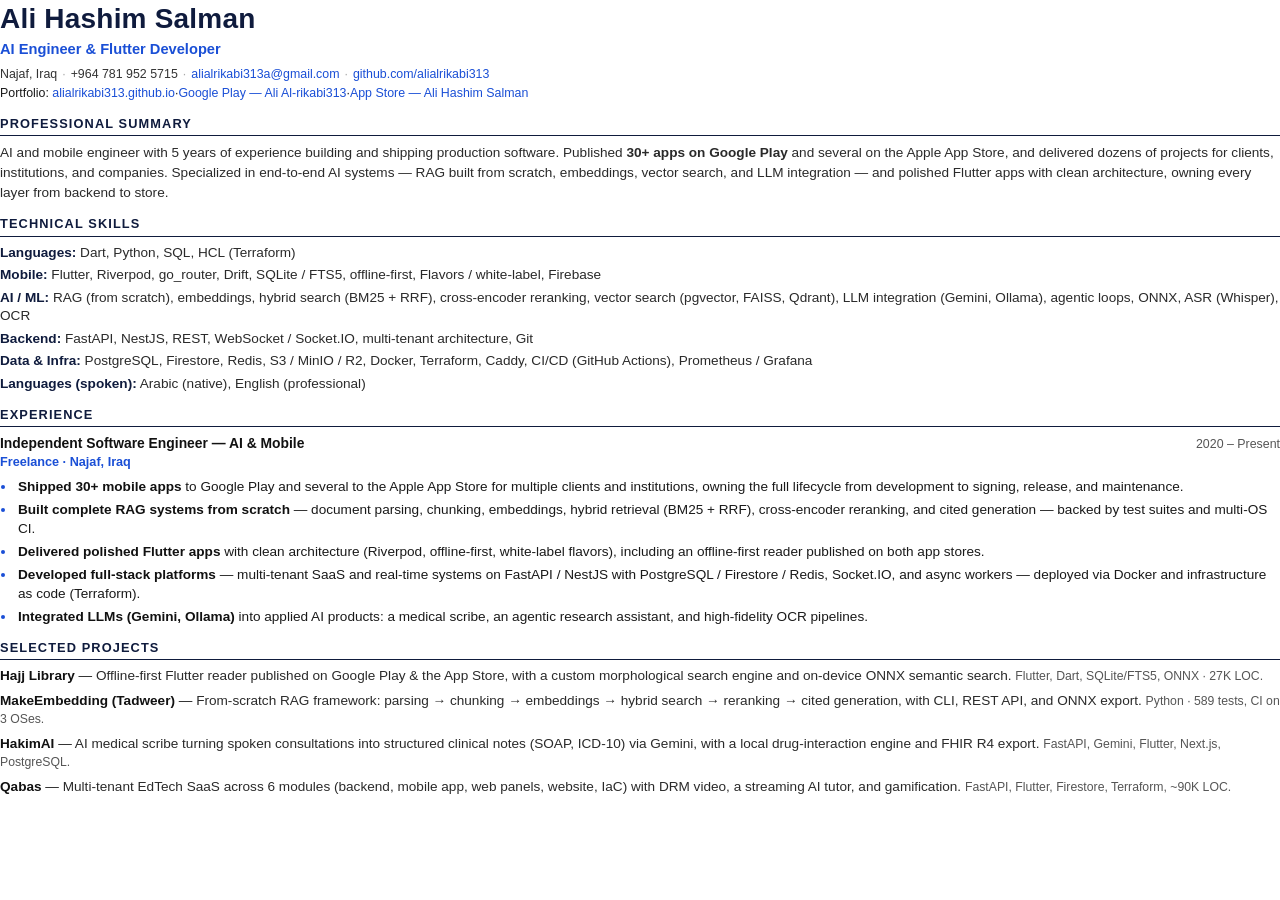
==== resume.html @ 3cb53c3f "Add portfolio link to CV; update Backend skills (add Git) Co-Authored-By: Claude Opus 4.8 (1M contex" ====
<!DOCTYPE html>
<html lang="en">
<head>
<meta charset="UTF-8" />
<title>Ali Hashim Salman — Resume</title>
<style>
  /* ATS-friendly: single column, selectable text, standard headings, no layout tables/images */
  @page { size: A4; margin: 13mm 14mm; }
  * { margin: 0; padding: 0; box-sizing: border-box; }
  html { -webkit-print-color-adjust: exact; print-color-adjust: exact; }
  body {
    font-family: Arial, "Helvetica Neue", Helvetica, sans-serif;
    color: #1a1a1a; font-size: 10.2pt; line-height: 1.36;
  }
  a { color: #1a4fd6; text-decoration: none; }

  /* Header */
  .name { font-size: 21pt; font-weight: 700; letter-spacing: .2px; color: #0f1b3d; }
  .title { font-size: 11pt; font-weight: 600; color: #1a4fd6; margin-top: 2px; }
  .contact { font-size: 9.3pt; color: #333; margin-top: 6px; }
  .contact span.sep { color: #aaa; padding: 0 5px; }
  .links { font-size: 9.3pt; margin-top: 2px; }

  /* Sections */
  .sec { margin-top: 13px; }
  h2 {
    font-size: 9.6pt; font-weight: 700; text-transform: uppercase; letter-spacing: 1.1px;
    color: #0f1b3d; border-bottom: 1.4px solid #0f1b3d; padding-bottom: 3px; margin-bottom: 7px;
  }
  p.summary { font-size: 10.2pt; line-height: 1.45; color: #2a2a2a; }

  /* Skills */
  .skill-row { margin-bottom: 4px; }
  .skill-row .k { font-weight: 700; color: #0f1b3d; display: inline; }
  .skill-row .v { color: #2a2a2a; }

  /* Experience */
  .job-head { display: flex; justify-content: space-between; align-items: baseline; }
  .job-title { font-weight: 700; color: #111; font-size: 10.4pt; }
  .job-meta { font-size: 9.3pt; color: #555; white-space: nowrap; }
  .job-sub { font-size: 9.5pt; color: #1a4fd6; font-weight: 600; margin: 1px 0 5px; }
  ul { list-style: disc; margin: 0; padding-left: 16px; }
  li { margin-bottom: 4px; line-height: 1.4; padding-left: 2px; }
  li::marker { color: #1a4fd6; }
  li b { color: #111; }

  /* Projects */
  .proj { margin-bottom: 6px; }
  .proj .pn { font-weight: 700; color: #111; }
  .proj .pd { color: #2a2a2a; }
  .proj .pt { color: #555; font-size: 9.2pt; }
</style>
</head>
<body>

  <div class="name">Ali Hashim Salman</div>
  <div class="title">AI Engineer &amp; Flutter Developer</div>
  <div class="contact">
    Najaf, Iraq<span class="sep">·</span>+964 781 952 5715<span class="sep">·</span><a href="mailto:alialrikabi313a@gmail.com">alialrikabi313a@gmail.com</a><span class="sep">·</span><a href="https://github.com/alialrikabi313">github.com/alialrikabi313</a>
  </div>
  <div class="links">
    Portfolio: <a href="https://alialrikabi313.github.io">alialrikabi313.github.io</a><span class="sep">·</span><a href="https://play.google.com/store/apps/developer?id=Ali+Al-rikabi313">Google Play — Ali Al-rikabi313</a><span class="sep">·</span><a href="https://apps.apple.com/us/developer/ali-hashim-salman/id1829770951">App Store — Ali Hashim Salman</a>
  </div>

  <div class="sec">
    <h2>Professional Summary</h2>
    <p class="summary">
      AI and mobile engineer with 5 years of experience building and shipping production software. Published
      <b>30+ apps on Google Play</b> and several on the Apple App Store, and delivered dozens of projects for clients,
      institutions, and companies. Specialized in end-to-end AI systems &mdash; RAG built from scratch, embeddings,
      vector search, and LLM integration &mdash; and polished Flutter apps with clean architecture, owning every layer
      from backend to store.
    </p>
  </div>

  <div class="sec">
    <h2>Technical Skills</h2>
    <div class="skill-row"><span class="k">Languages:</span> <span class="v">Dart, Python, SQL, HCL (Terraform)</span></div>
    <div class="skill-row"><span class="k">Mobile:</span> <span class="v">Flutter, Riverpod, go_router, Drift, SQLite / FTS5, offline-first, Flavors / white-label, Firebase</span></div>
    <div class="skill-row"><span class="k">AI / ML:</span> <span class="v">RAG (from scratch), embeddings, hybrid search (BM25 + RRF), cross-encoder reranking, vector search (pgvector, FAISS, Qdrant), LLM integration (Gemini, Ollama), agentic loops, ONNX, ASR (Whisper), OCR</span></div>
    <div class="skill-row"><span class="k">Backend:</span> <span class="v">FastAPI, NestJS, REST, WebSocket / Socket.IO, multi-tenant architecture, Git</span></div>
    <div class="skill-row"><span class="k">Data &amp; Infra:</span> <span class="v">PostgreSQL, Firestore, Redis, S3 / MinIO / R2, Docker, Terraform, Caddy, CI/CD (GitHub Actions), Prometheus / Grafana</span></div>
    <div class="skill-row"><span class="k">Languages (spoken):</span> <span class="v">Arabic (native), English (professional)</span></div>
  </div>

  <div class="sec">
    <h2>Experience</h2>
    <div class="job-head">
      <span class="job-title">Independent Software Engineer &mdash; AI &amp; Mobile</span>
      <span class="job-meta">2020 &ndash; Present</span>
    </div>
    <div class="job-sub">Freelance &middot; Najaf, Iraq</div>
    <ul>
      <li><b>Shipped 30+ mobile apps</b> to Google Play and several to the Apple App Store for multiple clients and institutions, owning the full lifecycle from development to signing, release, and maintenance.</li>
      <li><b>Built complete RAG systems from scratch</b> &mdash; document parsing, chunking, embeddings, hybrid retrieval (BM25 + RRF), cross-encoder reranking, and cited generation &mdash; backed by test suites and multi-OS CI.</li>
      <li><b>Delivered polished Flutter apps</b> with clean architecture (Riverpod, offline-first, white-label flavors), including an offline-first reader published on both app stores.</li>
      <li><b>Developed full-stack platforms</b> &mdash; multi-tenant SaaS and real-time systems on FastAPI / NestJS with PostgreSQL / Firestore / Redis, Socket.IO, and async workers &mdash; deployed via Docker and infrastructure as code (Terraform).</li>
      <li><b>Integrated LLMs (Gemini, Ollama)</b> into applied AI products: a medical scribe, an agentic research assistant, and high-fidelity OCR pipelines.</li>
    </ul>
  </div>

  <div class="sec">
    <h2>Selected Projects</h2>
    <div class="proj">
      <span class="pn">Hajj Library</span> &mdash; <span class="pd">Offline-first Flutter reader published on Google Play &amp; the App Store, with a custom morphological search engine and on-device ONNX semantic search.</span>
      <span class="pt">Flutter, Dart, SQLite/FTS5, ONNX &middot; 27K LOC.</span>
    </div>
    <div class="proj">
      <span class="pn">MakeEmbedding (Tadweer)</span> &mdash; <span class="pd">From-scratch RAG framework: parsing &rarr; chunking &rarr; embeddings &rarr; hybrid search &rarr; reranking &rarr; cited generation, with CLI, REST API, and ONNX export.</span>
      <span class="pt">Python &middot; 589 tests, CI on 3 OSes.</span>
    </div>
    <div class="proj">
      <span class="pn">HakimAI</span> &mdash; <span class="pd">AI medical scribe turning spoken consultations into structured clinical notes (SOAP, ICD-10) via Gemini, with a local drug-interaction engine and FHIR R4 export.</span>
      <span class="pt">FastAPI, Gemini, Flutter, Next.js, PostgreSQL.</span>
    </div>
    <div class="proj">
      <span class="pn">Qabas</span> &mdash; <span class="pd">Multi-tenant EdTech SaaS across 6 modules (backend, mobile app, web panels, website, IaC) with DRM video, a streaming AI tutor, and gamification.</span>
      <span class="pt">FastAPI, Flutter, Firestore, Terraform, ~90K LOC.</span>
    </div>
  </div>


</body>
</html>
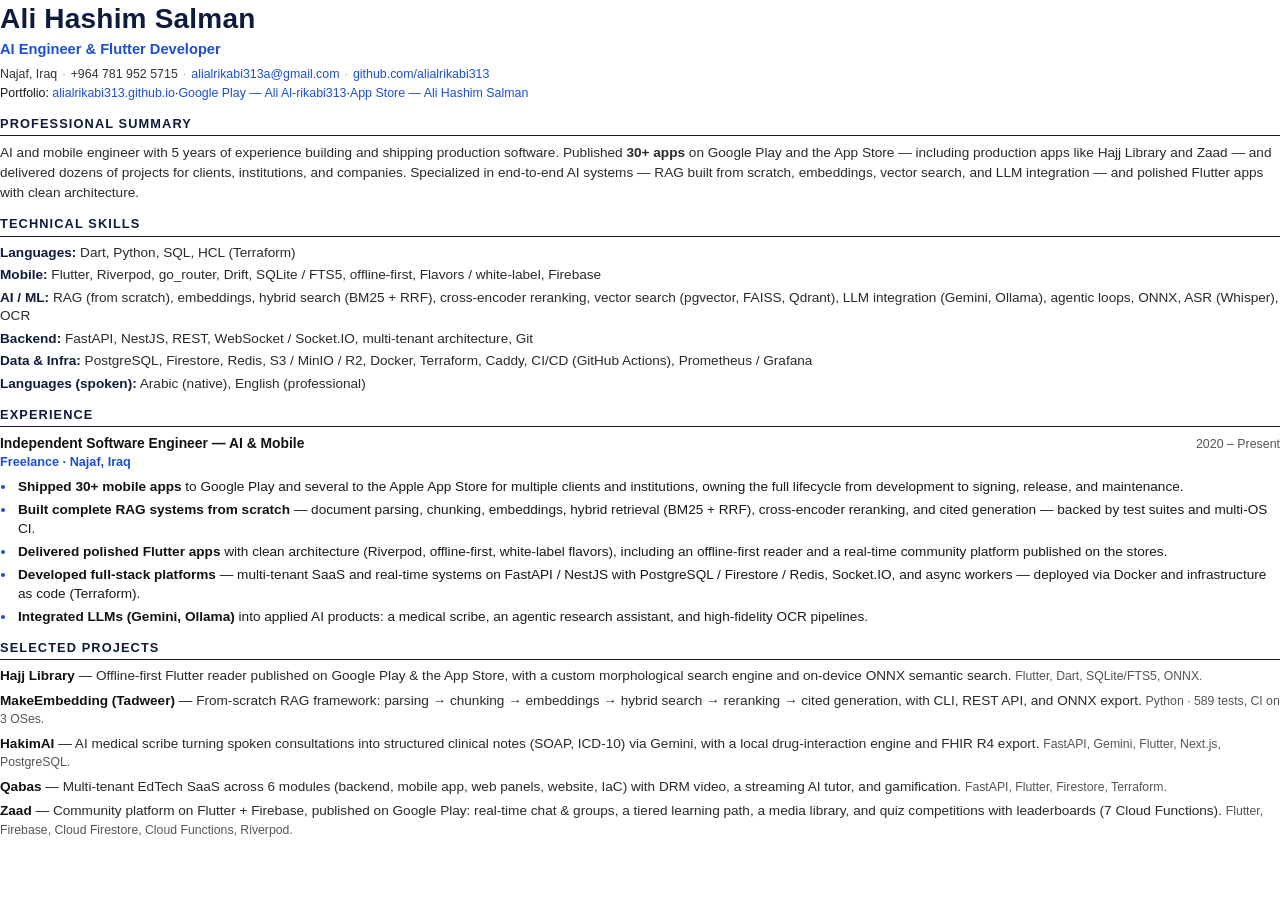
==== commit c5fefdb0: "Add Zaad to CV; reduce LOC vanity metrics; remove repeated phrasing Co-Authored-By: Claude Opus 4.8 " ====
--- a/resume.html
+++ b/resume.html
@@ -66,10 +66,10 @@
     <h2>Professional Summary</h2>
     <p class="summary">
       AI and mobile engineer with 5 years of experience building and shipping production software. Published
-      <b>30+ apps on Google Play</b> and several on the Apple App Store, and delivered dozens of projects for clients,
-      institutions, and companies. Specialized in end-to-end AI systems &mdash; RAG built from scratch, embeddings,
-      vector search, and LLM integration &mdash; and polished Flutter apps with clean architecture, owning every layer
-      from backend to store.
+      <b>30+ apps</b> on Google Play and the App Store &mdash; including production apps like Hajj Library and Zaad &mdash;
+      and delivered dozens of projects for clients, institutions, and companies. Specialized in end-to-end AI systems
+      &mdash; RAG built from scratch, embeddings, vector search, and LLM integration &mdash; and polished Flutter apps
+      with clean architecture.
     </p>
   </div>
 
@@ -93,7 +93,7 @@
     <ul>
       <li><b>Shipped 30+ mobile apps</b> to Google Play and several to the Apple App Store for multiple clients and institutions, owning the full lifecycle from development to signing, release, and maintenance.</li>
       <li><b>Built complete RAG systems from scratch</b> &mdash; document parsing, chunking, embeddings, hybrid retrieval (BM25 + RRF), cross-encoder reranking, and cited generation &mdash; backed by test suites and multi-OS CI.</li>
-      <li><b>Delivered polished Flutter apps</b> with clean architecture (Riverpod, offline-first, white-label flavors), including an offline-first reader published on both app stores.</li>
+      <li><b>Delivered polished Flutter apps</b> with clean architecture (Riverpod, offline-first, white-label flavors), including an offline-first reader and a real-time community platform published on the stores.</li>
       <li><b>Developed full-stack platforms</b> &mdash; multi-tenant SaaS and real-time systems on FastAPI / NestJS with PostgreSQL / Firestore / Redis, Socket.IO, and async workers &mdash; deployed via Docker and infrastructure as code (Terraform).</li>
       <li><b>Integrated LLMs (Gemini, Ollama)</b> into applied AI products: a medical scribe, an agentic research assistant, and high-fidelity OCR pipelines.</li>
     </ul>
@@ -103,7 +103,7 @@
     <h2>Selected Projects</h2>
     <div class="proj">
       <span class="pn">Hajj Library</span> &mdash; <span class="pd">Offline-first Flutter reader published on Google Play &amp; the App Store, with a custom morphological search engine and on-device ONNX semantic search.</span>
-      <span class="pt">Flutter, Dart, SQLite/FTS5, ONNX &middot; 27K LOC.</span>
+      <span class="pt">Flutter, Dart, SQLite/FTS5, ONNX.</span>
     </div>
     <div class="proj">
       <span class="pn">MakeEmbedding (Tadweer)</span> &mdash; <span class="pd">From-scratch RAG framework: parsing &rarr; chunking &rarr; embeddings &rarr; hybrid search &rarr; reranking &rarr; cited generation, with CLI, REST API, and ONNX export.</span>
@@ -115,7 +115,11 @@
     </div>
     <div class="proj">
       <span class="pn">Qabas</span> &mdash; <span class="pd">Multi-tenant EdTech SaaS across 6 modules (backend, mobile app, web panels, website, IaC) with DRM video, a streaming AI tutor, and gamification.</span>
-      <span class="pt">FastAPI, Flutter, Firestore, Terraform, ~90K LOC.</span>
+      <span class="pt">FastAPI, Flutter, Firestore, Terraform.</span>
+    </div>
+    <div class="proj">
+      <span class="pn">Zaad</span> &mdash; <span class="pd">Community platform on Flutter + Firebase, published on Google Play: real-time chat &amp; groups, a tiered learning path, a media library, and quiz competitions with leaderboards (7 Cloud Functions).</span>
+      <span class="pt">Flutter, Firebase, Cloud Firestore, Cloud Functions, Riverpod.</span>
     </div>
   </div>
 
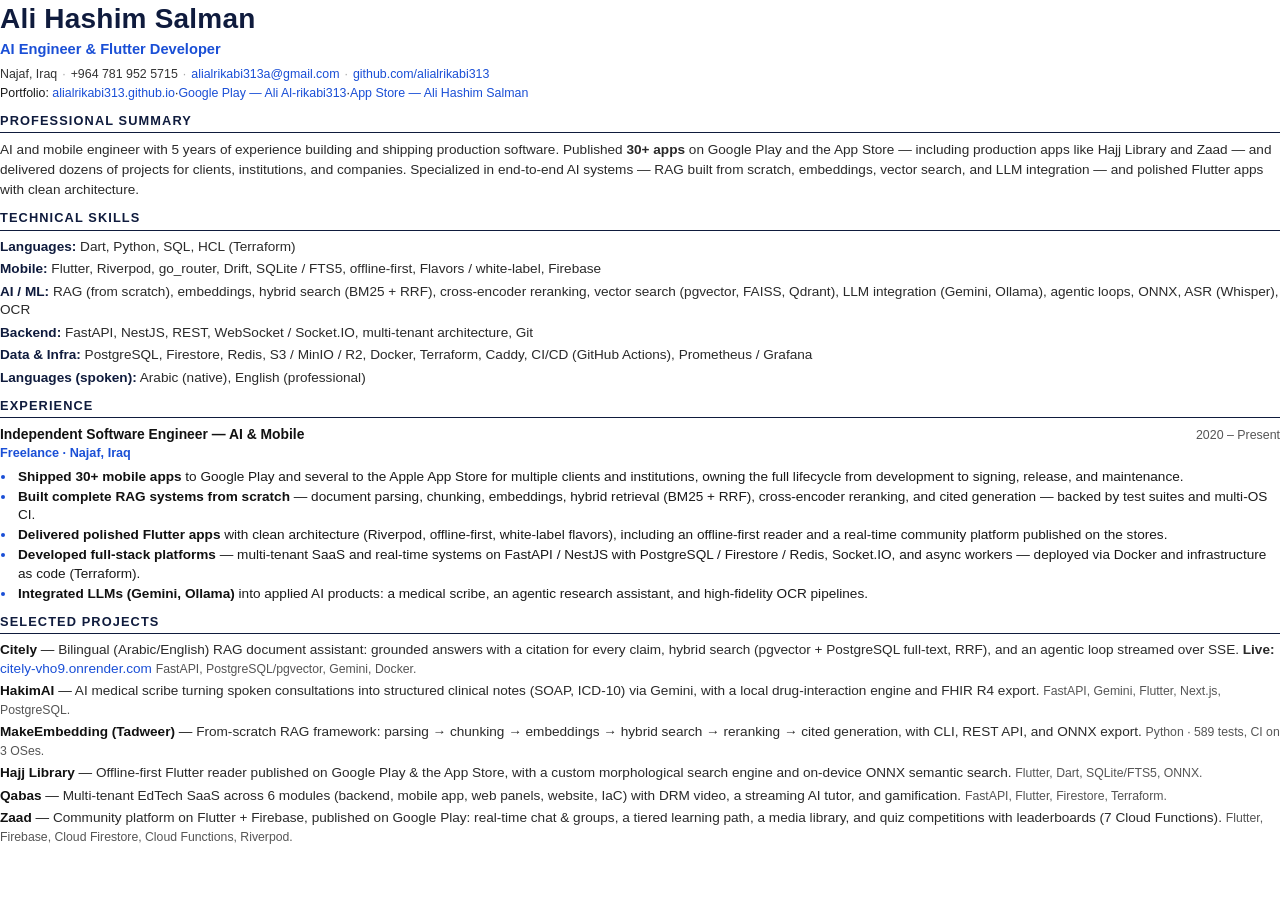
==== commit 82fa2f1a: "Reorder work by AI-engineering strength; add Citely to CV - Work grid: Citely → HakimAI → MakeEmbedd" ====
--- a/resume.html
+++ b/resume.html
@@ -5,7 +5,7 @@
 <title>Ali Hashim Salman — Resume</title>
 <style>
   /* ATS-friendly: single column, selectable text, standard headings, no layout tables/images */
-  @page { size: A4; margin: 13mm 14mm; }
+  @page { size: A4; margin: 10mm 14mm; }
   * { margin: 0; padding: 0; box-sizing: border-box; }
   html { -webkit-print-color-adjust: exact; print-color-adjust: exact; }
   body {
@@ -22,7 +22,7 @@
   .links { font-size: 9.3pt; margin-top: 2px; }
 
   /* Sections */
-  .sec { margin-top: 13px; }
+  .sec { margin-top: 10px; }
   h2 {
     font-size: 9.6pt; font-weight: 700; text-transform: uppercase; letter-spacing: 1.1px;
     color: #0f1b3d; border-bottom: 1.4px solid #0f1b3d; padding-bottom: 3px; margin-bottom: 7px;
@@ -40,12 +40,12 @@
   .job-meta { font-size: 9.3pt; color: #555; white-space: nowrap; }
   .job-sub { font-size: 9.5pt; color: #1a4fd6; font-weight: 600; margin: 1px 0 5px; }
   ul { list-style: disc; margin: 0; padding-left: 16px; }
-  li { margin-bottom: 4px; line-height: 1.4; padding-left: 2px; }
+  li { margin-bottom: 2px; line-height: 1.34; padding-left: 2px; }
   li::marker { color: #1a4fd6; }
   li b { color: #111; }
 
   /* Projects */
-  .proj { margin-bottom: 6px; }
+  .proj { margin-bottom: 4px; }
   .proj .pn { font-weight: 700; color: #111; }
   .proj .pd { color: #2a2a2a; }
   .proj .pt { color: #555; font-size: 9.2pt; }
@@ -102,16 +102,20 @@
   <div class="sec">
     <h2>Selected Projects</h2>
     <div class="proj">
-      <span class="pn">Hajj Library</span> &mdash; <span class="pd">Offline-first Flutter reader published on Google Play &amp; the App Store, with a custom morphological search engine and on-device ONNX semantic search.</span>
-      <span class="pt">Flutter, Dart, SQLite/FTS5, ONNX.</span>
+      <span class="pn">Citely</span> &mdash; <span class="pd">Bilingual (Arabic/English) RAG document assistant: grounded answers with a citation for every claim, hybrid search (pgvector + PostgreSQL full-text, RRF), and an agentic loop streamed over SSE. <b>Live:</b> <a href="https://citely-vho9.onrender.com">citely-vho9.onrender.com</a></span>
+      <span class="pt">FastAPI, PostgreSQL/pgvector, Gemini, Docker.</span>
+    </div>
+    <div class="proj">
+      <span class="pn">HakimAI</span> &mdash; <span class="pd">AI medical scribe turning spoken consultations into structured clinical notes (SOAP, ICD-10) via Gemini, with a local drug-interaction engine and FHIR R4 export.</span>
+      <span class="pt">FastAPI, Gemini, Flutter, Next.js, PostgreSQL.</span>
     </div>
     <div class="proj">
       <span class="pn">MakeEmbedding (Tadweer)</span> &mdash; <span class="pd">From-scratch RAG framework: parsing &rarr; chunking &rarr; embeddings &rarr; hybrid search &rarr; reranking &rarr; cited generation, with CLI, REST API, and ONNX export.</span>
       <span class="pt">Python &middot; 589 tests, CI on 3 OSes.</span>
     </div>
     <div class="proj">
-      <span class="pn">HakimAI</span> &mdash; <span class="pd">AI medical scribe turning spoken consultations into structured clinical notes (SOAP, ICD-10) via Gemini, with a local drug-interaction engine and FHIR R4 export.</span>
-      <span class="pt">FastAPI, Gemini, Flutter, Next.js, PostgreSQL.</span>
+      <span class="pn">Hajj Library</span> &mdash; <span class="pd">Offline-first Flutter reader published on Google Play &amp; the App Store, with a custom morphological search engine and on-device ONNX semantic search.</span>
+      <span class="pt">Flutter, Dart, SQLite/FTS5, ONNX.</span>
     </div>
     <div class="proj">
       <span class="pn">Qabas</span> &mdash; <span class="pd">Multi-tenant EdTech SaaS across 6 modules (backend, mobile app, web panels, website, IaC) with DRM video, a streaming AI tutor, and gamification.</span>
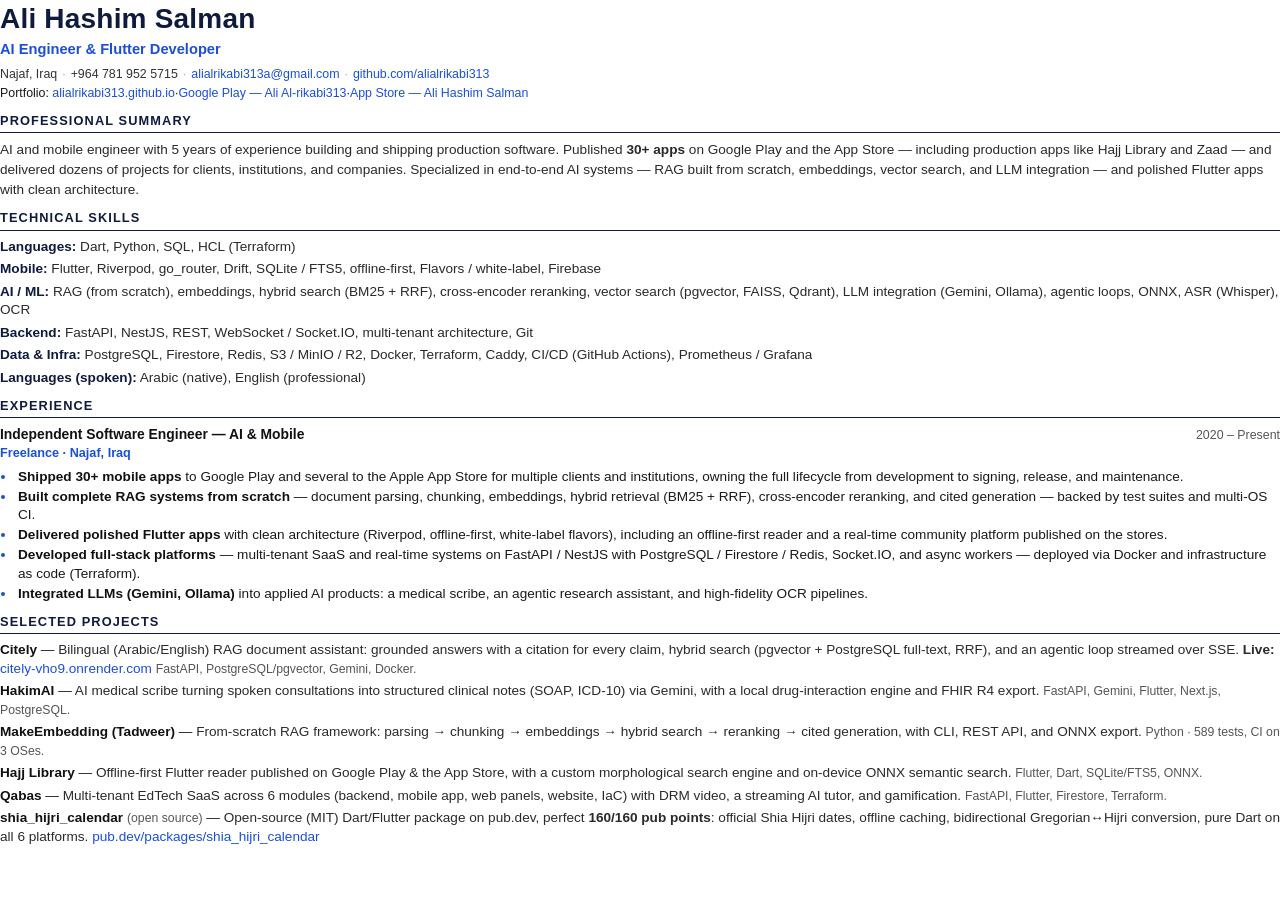
==== commit 7471e9c7: "Add shia_hijri_calendar (open-source pub.dev package, 160/160 points) - New project card #8 on the l" ====
--- a/resume.html
+++ b/resume.html
@@ -122,8 +122,7 @@
       <span class="pt">FastAPI, Flutter, Firestore, Terraform.</span>
     </div>
     <div class="proj">
-      <span class="pn">Zaad</span> &mdash; <span class="pd">Community platform on Flutter + Firebase, published on Google Play: real-time chat &amp; groups, a tiered learning path, a media library, and quiz competitions with leaderboards (7 Cloud Functions).</span>
-      <span class="pt">Flutter, Firebase, Cloud Firestore, Cloud Functions, Riverpod.</span>
+      <span class="pn">shia_hijri_calendar</span> <span class="pt">(open source)</span> &mdash; <span class="pd">Open-source (MIT) Dart/Flutter package on pub.dev, perfect <b>160/160 pub points</b>: official Shia Hijri dates, offline caching, bidirectional Gregorian&harr;Hijri conversion, pure Dart on all 6 platforms. <a href="https://pub.dev/packages/shia_hijri_calendar">pub.dev/packages/shia_hijri_calendar</a></span>
     </div>
   </div>
 
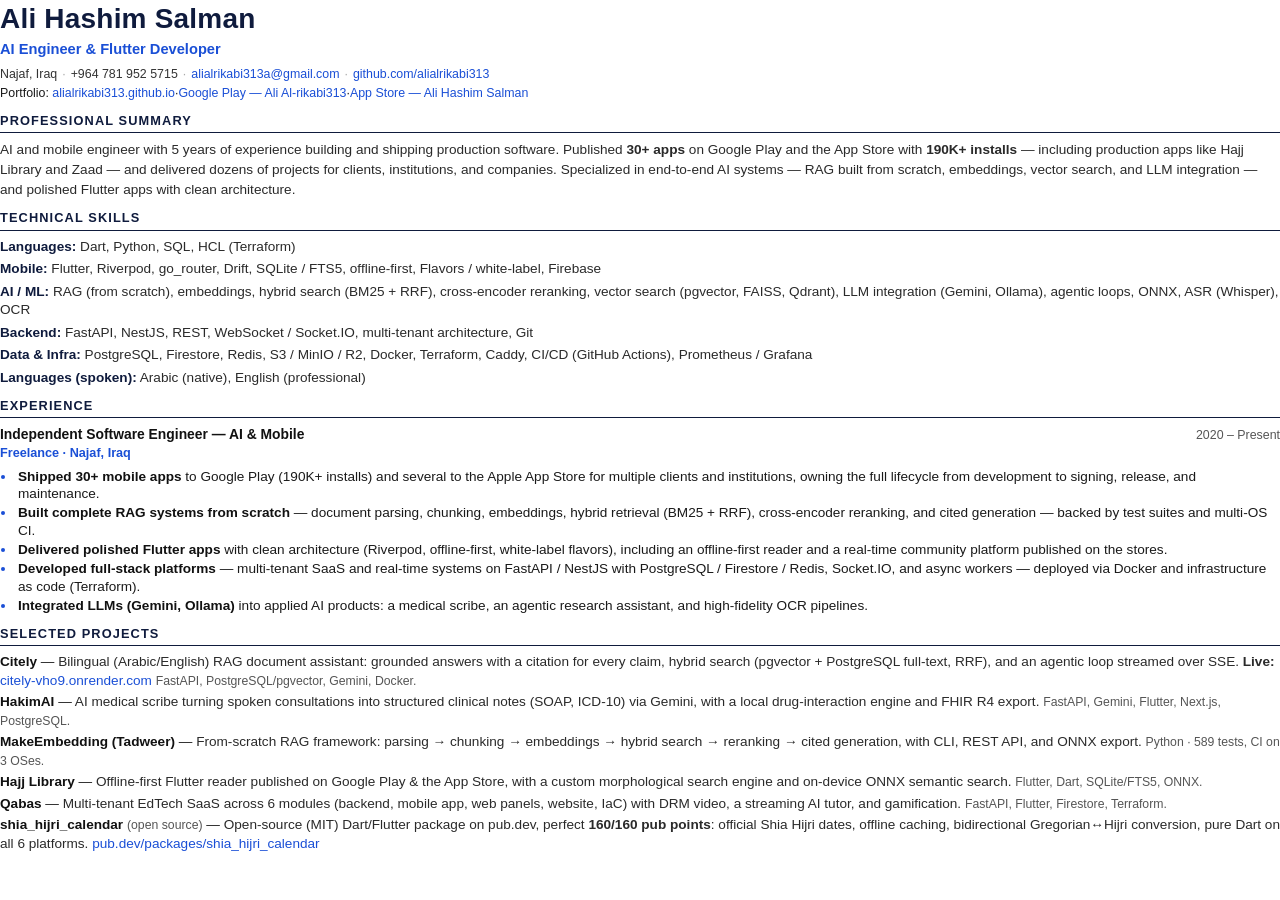
==== commit b524c835: "Add verifiable install metric: 190K+ Google Play installs across 29 apps Sourced by summing Google P" ====
--- a/resume.html
+++ b/resume.html
@@ -40,12 +40,12 @@
   .job-meta { font-size: 9.3pt; color: #555; white-space: nowrap; }
   .job-sub { font-size: 9.5pt; color: #1a4fd6; font-weight: 600; margin: 1px 0 5px; }
   ul { list-style: disc; margin: 0; padding-left: 16px; }
-  li { margin-bottom: 2px; line-height: 1.34; padding-left: 2px; }
+  li { margin-bottom: 1px; line-height: 1.32; padding-left: 2px; }
   li::marker { color: #1a4fd6; }
   li b { color: #111; }
 
   /* Projects */
-  .proj { margin-bottom: 4px; }
+  .proj { margin-bottom: 3px; }
   .proj .pn { font-weight: 700; color: #111; }
   .proj .pd { color: #2a2a2a; }
   .proj .pt { color: #555; font-size: 9.2pt; }
@@ -66,7 +66,7 @@
     <h2>Professional Summary</h2>
     <p class="summary">
       AI and mobile engineer with 5 years of experience building and shipping production software. Published
-      <b>30+ apps</b> on Google Play and the App Store &mdash; including production apps like Hajj Library and Zaad &mdash;
+      <b>30+ apps</b> on Google Play and the App Store with <b>190K+ installs</b> &mdash; including production apps like Hajj Library and Zaad &mdash;
       and delivered dozens of projects for clients, institutions, and companies. Specialized in end-to-end AI systems
       &mdash; RAG built from scratch, embeddings, vector search, and LLM integration &mdash; and polished Flutter apps
       with clean architecture.
@@ -91,7 +91,7 @@
     </div>
     <div class="job-sub">Freelance &middot; Najaf, Iraq</div>
     <ul>
-      <li><b>Shipped 30+ mobile apps</b> to Google Play and several to the Apple App Store for multiple clients and institutions, owning the full lifecycle from development to signing, release, and maintenance.</li>
+      <li><b>Shipped 30+ mobile apps</b> to Google Play (190K+ installs) and several to the Apple App Store for multiple clients and institutions, owning the full lifecycle from development to signing, release, and maintenance.</li>
       <li><b>Built complete RAG systems from scratch</b> &mdash; document parsing, chunking, embeddings, hybrid retrieval (BM25 + RRF), cross-encoder reranking, and cited generation &mdash; backed by test suites and multi-OS CI.</li>
       <li><b>Delivered polished Flutter apps</b> with clean architecture (Riverpod, offline-first, white-label flavors), including an offline-first reader and a real-time community platform published on the stores.</li>
       <li><b>Developed full-stack platforms</b> &mdash; multi-tenant SaaS and real-time systems on FastAPI / NestJS with PostgreSQL / Firestore / Redis, Socket.IO, and async workers &mdash; deployed via Docker and infrastructure as code (Terraform).</li>
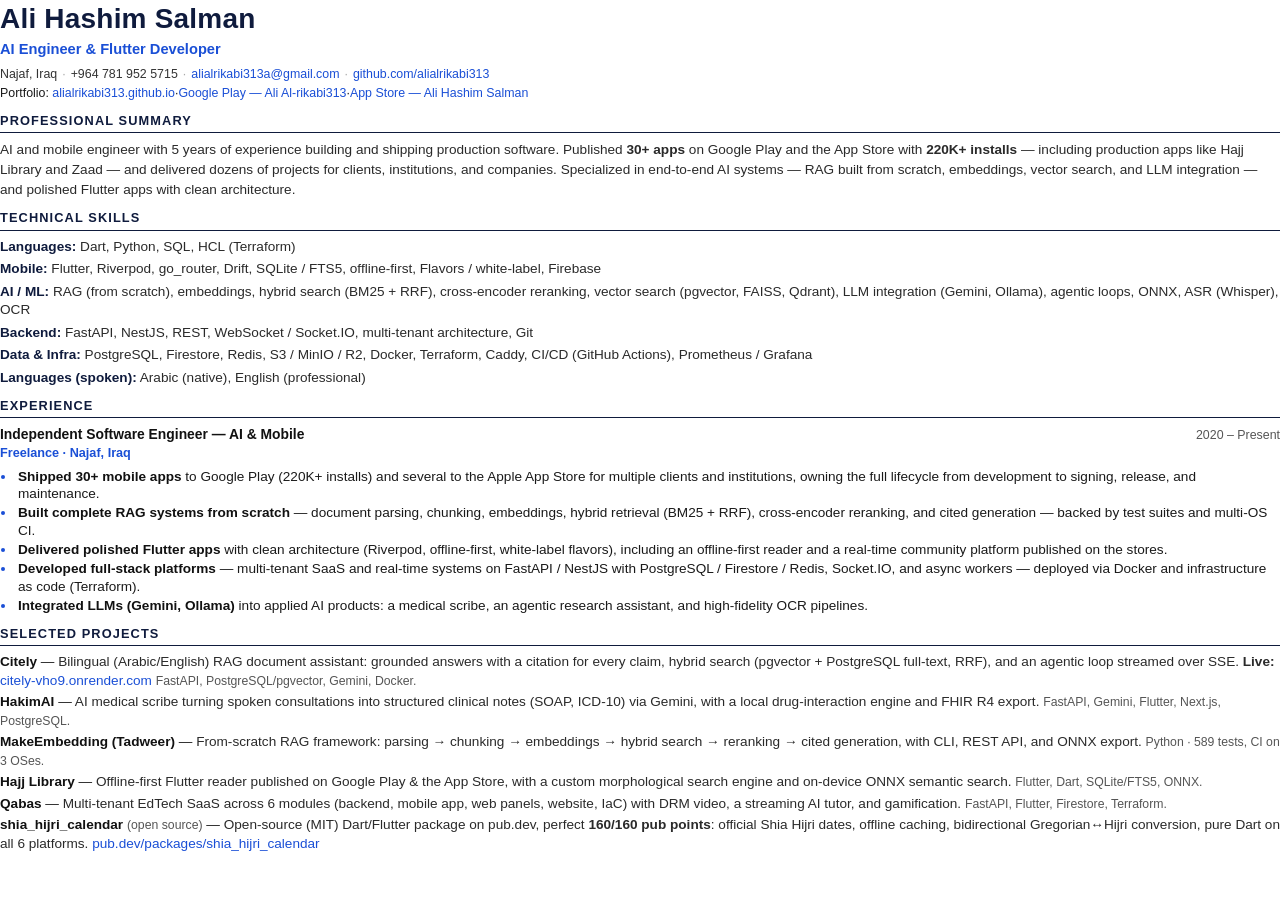
==== commit 2aae1b91: "Update install metric to 220K+ (actual figure from Play Console) Co-Authored-By: Claude Opus 4.8 (1M" ====
--- a/resume.html
+++ b/resume.html
@@ -66,7 +66,7 @@
     <h2>Professional Summary</h2>
     <p class="summary">
       AI and mobile engineer with 5 years of experience building and shipping production software. Published
-      <b>30+ apps</b> on Google Play and the App Store with <b>190K+ installs</b> &mdash; including production apps like Hajj Library and Zaad &mdash;
+      <b>30+ apps</b> on Google Play and the App Store with <b>220K+ installs</b> &mdash; including production apps like Hajj Library and Zaad &mdash;
       and delivered dozens of projects for clients, institutions, and companies. Specialized in end-to-end AI systems
       &mdash; RAG built from scratch, embeddings, vector search, and LLM integration &mdash; and polished Flutter apps
       with clean architecture.
@@ -91,7 +91,7 @@
     </div>
     <div class="job-sub">Freelance &middot; Najaf, Iraq</div>
     <ul>
-      <li><b>Shipped 30+ mobile apps</b> to Google Play (190K+ installs) and several to the Apple App Store for multiple clients and institutions, owning the full lifecycle from development to signing, release, and maintenance.</li>
+      <li><b>Shipped 30+ mobile apps</b> to Google Play (220K+ installs) and several to the Apple App Store for multiple clients and institutions, owning the full lifecycle from development to signing, release, and maintenance.</li>
       <li><b>Built complete RAG systems from scratch</b> &mdash; document parsing, chunking, embeddings, hybrid retrieval (BM25 + RRF), cross-encoder reranking, and cited generation &mdash; backed by test suites and multi-OS CI.</li>
       <li><b>Delivered polished Flutter apps</b> with clean architecture (Riverpod, offline-first, white-label flavors), including an offline-first reader and a real-time community platform published on the stores.</li>
       <li><b>Developed full-stack platforms</b> &mdash; multi-tenant SaaS and real-time systems on FastAPI / NestJS with PostgreSQL / Firestore / Redis, Socket.IO, and async workers &mdash; deployed via Docker and infrastructure as code (Terraform).</li>
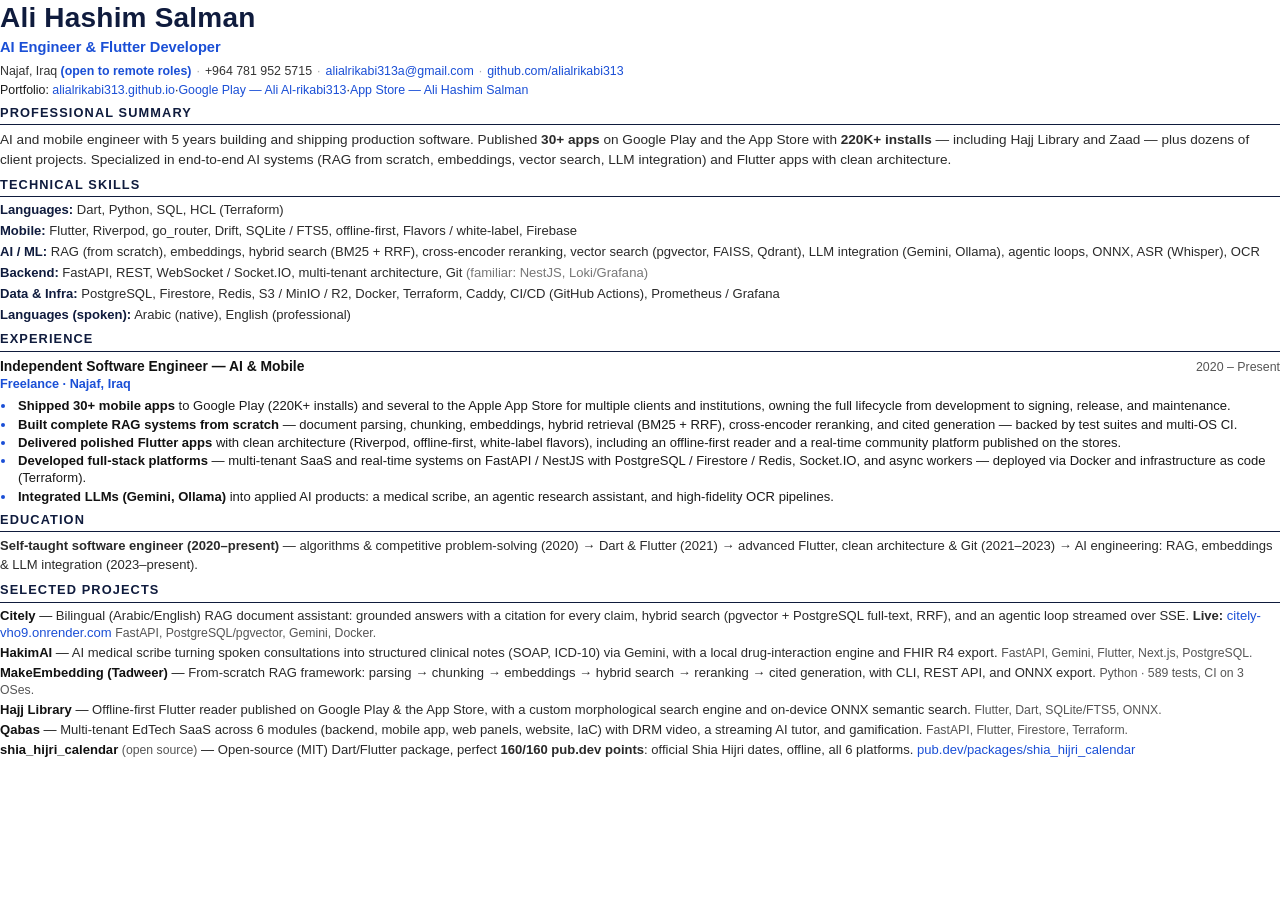
==== commit 579ad1fe: "CV education + availability; skills tiering; HakimAI safety framing - CV: add self-taught Education " ====
--- a/resume.html
+++ b/resume.html
@@ -5,12 +5,12 @@
 <title>Ali Hashim Salman — Resume</title>
 <style>
   /* ATS-friendly: single column, selectable text, standard headings, no layout tables/images */
-  @page { size: A4; margin: 10mm 14mm; }
+  @page { size: A4; margin: 8mm 14mm; }
   * { margin: 0; padding: 0; box-sizing: border-box; }
   html { -webkit-print-color-adjust: exact; print-color-adjust: exact; }
   body {
     font-family: Arial, "Helvetica Neue", Helvetica, sans-serif;
-    color: #1a1a1a; font-size: 10.2pt; line-height: 1.36;
+    color: #1a1a1a; font-size: 9.8pt; line-height: 1.3;
   }
   a { color: #1a4fd6; text-decoration: none; }
 
@@ -22,10 +22,10 @@
   .links { font-size: 9.3pt; margin-top: 2px; }
 
   /* Sections */
-  .sec { margin-top: 10px; }
+  .sec { margin-top: 7px; }
   h2 {
     font-size: 9.6pt; font-weight: 700; text-transform: uppercase; letter-spacing: 1.1px;
-    color: #0f1b3d; border-bottom: 1.4px solid #0f1b3d; padding-bottom: 3px; margin-bottom: 7px;
+    color: #0f1b3d; border-bottom: 1.4px solid #0f1b3d; padding-bottom: 3px; margin-bottom: 5px;
   }
   p.summary { font-size: 10.2pt; line-height: 1.45; color: #2a2a2a; }
 
@@ -56,7 +56,7 @@
   <div class="name">Ali Hashim Salman</div>
   <div class="title">AI Engineer &amp; Flutter Developer</div>
   <div class="contact">
-    Najaf, Iraq<span class="sep">·</span>+964 781 952 5715<span class="sep">·</span><a href="mailto:alialrikabi313a@gmail.com">alialrikabi313a@gmail.com</a><span class="sep">·</span><a href="https://github.com/alialrikabi313">github.com/alialrikabi313</a>
+    Najaf, Iraq <span style="color:#1a4fd6;font-weight:600">(open to remote roles)</span><span class="sep">·</span>+964 781 952 5715<span class="sep">·</span><a href="mailto:alialrikabi313a@gmail.com">alialrikabi313a@gmail.com</a><span class="sep">·</span><a href="https://github.com/alialrikabi313">github.com/alialrikabi313</a>
   </div>
   <div class="links">
     Portfolio: <a href="https://alialrikabi313.github.io">alialrikabi313.github.io</a><span class="sep">·</span><a href="https://play.google.com/store/apps/developer?id=Ali+Al-rikabi313">Google Play — Ali Al-rikabi313</a><span class="sep">·</span><a href="https://apps.apple.com/us/developer/ali-hashim-salman/id1829770951">App Store — Ali Hashim Salman</a>
@@ -65,11 +65,10 @@
   <div class="sec">
     <h2>Professional Summary</h2>
     <p class="summary">
-      AI and mobile engineer with 5 years of experience building and shipping production software. Published
-      <b>30+ apps</b> on Google Play and the App Store with <b>220K+ installs</b> &mdash; including production apps like Hajj Library and Zaad &mdash;
-      and delivered dozens of projects for clients, institutions, and companies. Specialized in end-to-end AI systems
-      &mdash; RAG built from scratch, embeddings, vector search, and LLM integration &mdash; and polished Flutter apps
-      with clean architecture.
+      AI and mobile engineer with 5 years building and shipping production software. Published
+      <b>30+ apps</b> on Google Play and the App Store with <b>220K+ installs</b> &mdash; including Hajj Library and Zaad &mdash;
+      plus dozens of client projects. Specialized in end-to-end AI systems (RAG from scratch, embeddings, vector
+      search, LLM integration) and Flutter apps with clean architecture.
     </p>
   </div>
 
@@ -78,7 +77,7 @@
     <div class="skill-row"><span class="k">Languages:</span> <span class="v">Dart, Python, SQL, HCL (Terraform)</span></div>
     <div class="skill-row"><span class="k">Mobile:</span> <span class="v">Flutter, Riverpod, go_router, Drift, SQLite / FTS5, offline-first, Flavors / white-label, Firebase</span></div>
     <div class="skill-row"><span class="k">AI / ML:</span> <span class="v">RAG (from scratch), embeddings, hybrid search (BM25 + RRF), cross-encoder reranking, vector search (pgvector, FAISS, Qdrant), LLM integration (Gemini, Ollama), agentic loops, ONNX, ASR (Whisper), OCR</span></div>
-    <div class="skill-row"><span class="k">Backend:</span> <span class="v">FastAPI, NestJS, REST, WebSocket / Socket.IO, multi-tenant architecture, Git</span></div>
+    <div class="skill-row"><span class="k">Backend:</span> <span class="v">FastAPI, REST, WebSocket / Socket.IO, multi-tenant architecture, Git <span style="color:#777">(familiar: NestJS, Loki/Grafana)</span></span></div>
     <div class="skill-row"><span class="k">Data &amp; Infra:</span> <span class="v">PostgreSQL, Firestore, Redis, S3 / MinIO / R2, Docker, Terraform, Caddy, CI/CD (GitHub Actions), Prometheus / Grafana</span></div>
     <div class="skill-row"><span class="k">Languages (spoken):</span> <span class="v">Arabic (native), English (professional)</span></div>
   </div>
@@ -97,6 +96,11 @@
       <li><b>Developed full-stack platforms</b> &mdash; multi-tenant SaaS and real-time systems on FastAPI / NestJS with PostgreSQL / Firestore / Redis, Socket.IO, and async workers &mdash; deployed via Docker and infrastructure as code (Terraform).</li>
       <li><b>Integrated LLMs (Gemini, Ollama)</b> into applied AI products: a medical scribe, an agentic research assistant, and high-fidelity OCR pipelines.</li>
     </ul>
+  </div>
+
+  <div class="sec">
+    <h2>Education</h2>
+    <p class="summary" style="font-size:9.8pt"><b>Self-taught software engineer (2020&ndash;present)</b> &mdash; algorithms &amp; competitive problem-solving (2020) &rarr; Dart &amp; Flutter (2021) &rarr; advanced Flutter, clean architecture &amp; Git (2021&ndash;2023) &rarr; AI engineering: RAG, embeddings &amp; LLM integration (2023&ndash;present).</p>
   </div>
 
   <div class="sec">
@@ -122,7 +126,7 @@
       <span class="pt">FastAPI, Flutter, Firestore, Terraform.</span>
     </div>
     <div class="proj">
-      <span class="pn">shia_hijri_calendar</span> <span class="pt">(open source)</span> &mdash; <span class="pd">Open-source (MIT) Dart/Flutter package on pub.dev, perfect <b>160/160 pub points</b>: official Shia Hijri dates, offline caching, bidirectional Gregorian&harr;Hijri conversion, pure Dart on all 6 platforms. <a href="https://pub.dev/packages/shia_hijri_calendar">pub.dev/packages/shia_hijri_calendar</a></span>
+      <span class="pn">shia_hijri_calendar</span> <span class="pt">(open source)</span> &mdash; <span class="pd">Open-source (MIT) Dart/Flutter package, perfect <b>160/160 pub.dev points</b>: official Shia Hijri dates, offline, all 6 platforms. <a href="https://pub.dev/packages/shia_hijri_calendar">pub.dev/packages/shia_hijri_calendar</a></span>
     </div>
   </div>
 
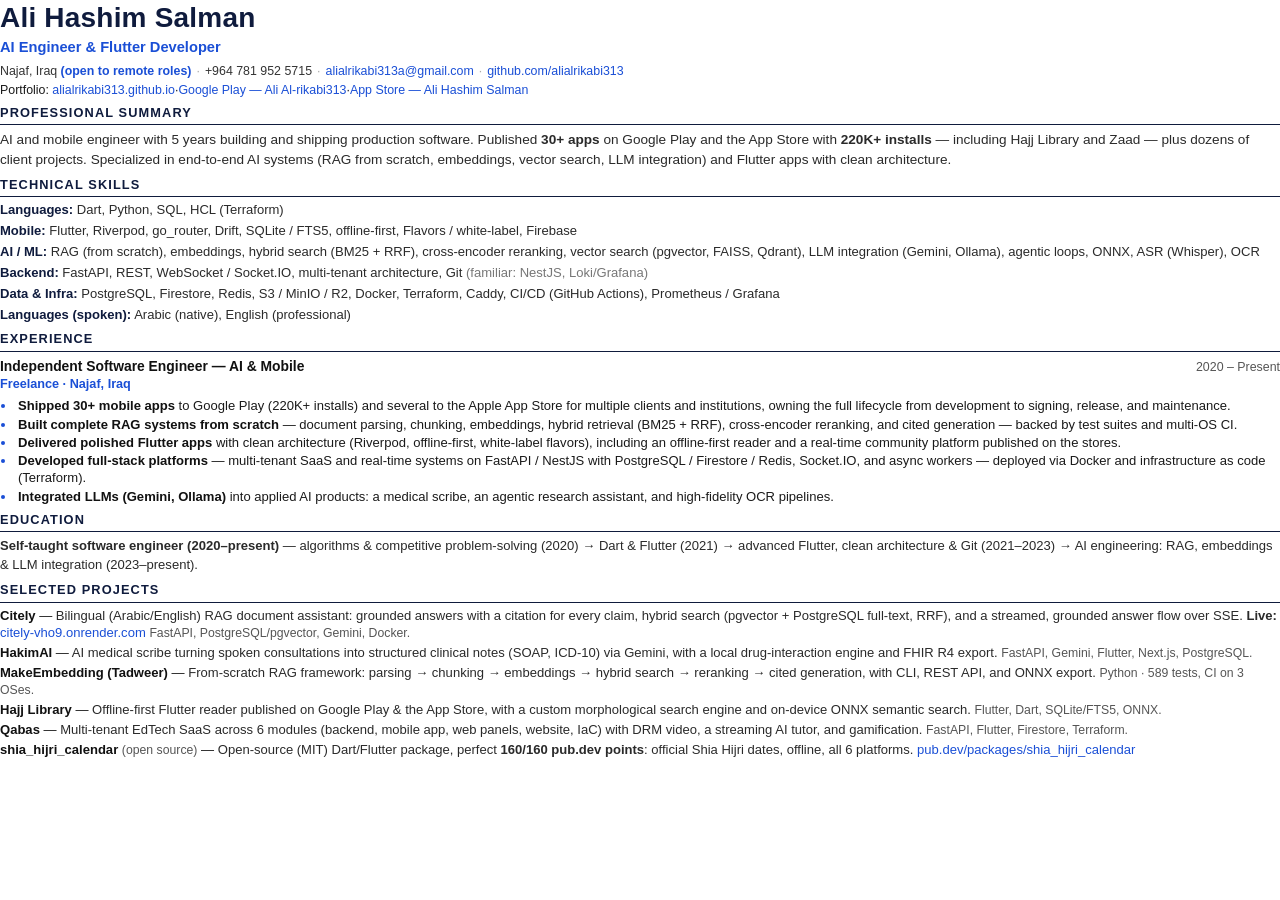
==== commit d721e2a1: "Round-2 review fixes: consistency & precision - Unify app count to 30+ (was 29+ in one spot); drop '" ====
--- a/resume.html
+++ b/resume.html
@@ -106,7 +106,7 @@
   <div class="sec">
     <h2>Selected Projects</h2>
     <div class="proj">
-      <span class="pn">Citely</span> &mdash; <span class="pd">Bilingual (Arabic/English) RAG document assistant: grounded answers with a citation for every claim, hybrid search (pgvector + PostgreSQL full-text, RRF), and an agentic loop streamed over SSE. <b>Live:</b> <a href="https://citely-vho9.onrender.com">citely-vho9.onrender.com</a></span>
+      <span class="pn">Citely</span> &mdash; <span class="pd">Bilingual (Arabic/English) RAG document assistant: grounded answers with a citation for every claim, hybrid search (pgvector + PostgreSQL full-text, RRF), and a streamed, grounded answer flow over SSE. <b>Live:</b> <a href="https://citely-vho9.onrender.com">citely-vho9.onrender.com</a></span>
       <span class="pt">FastAPI, PostgreSQL/pgvector, Gemini, Docker.</span>
     </div>
     <div class="proj">
